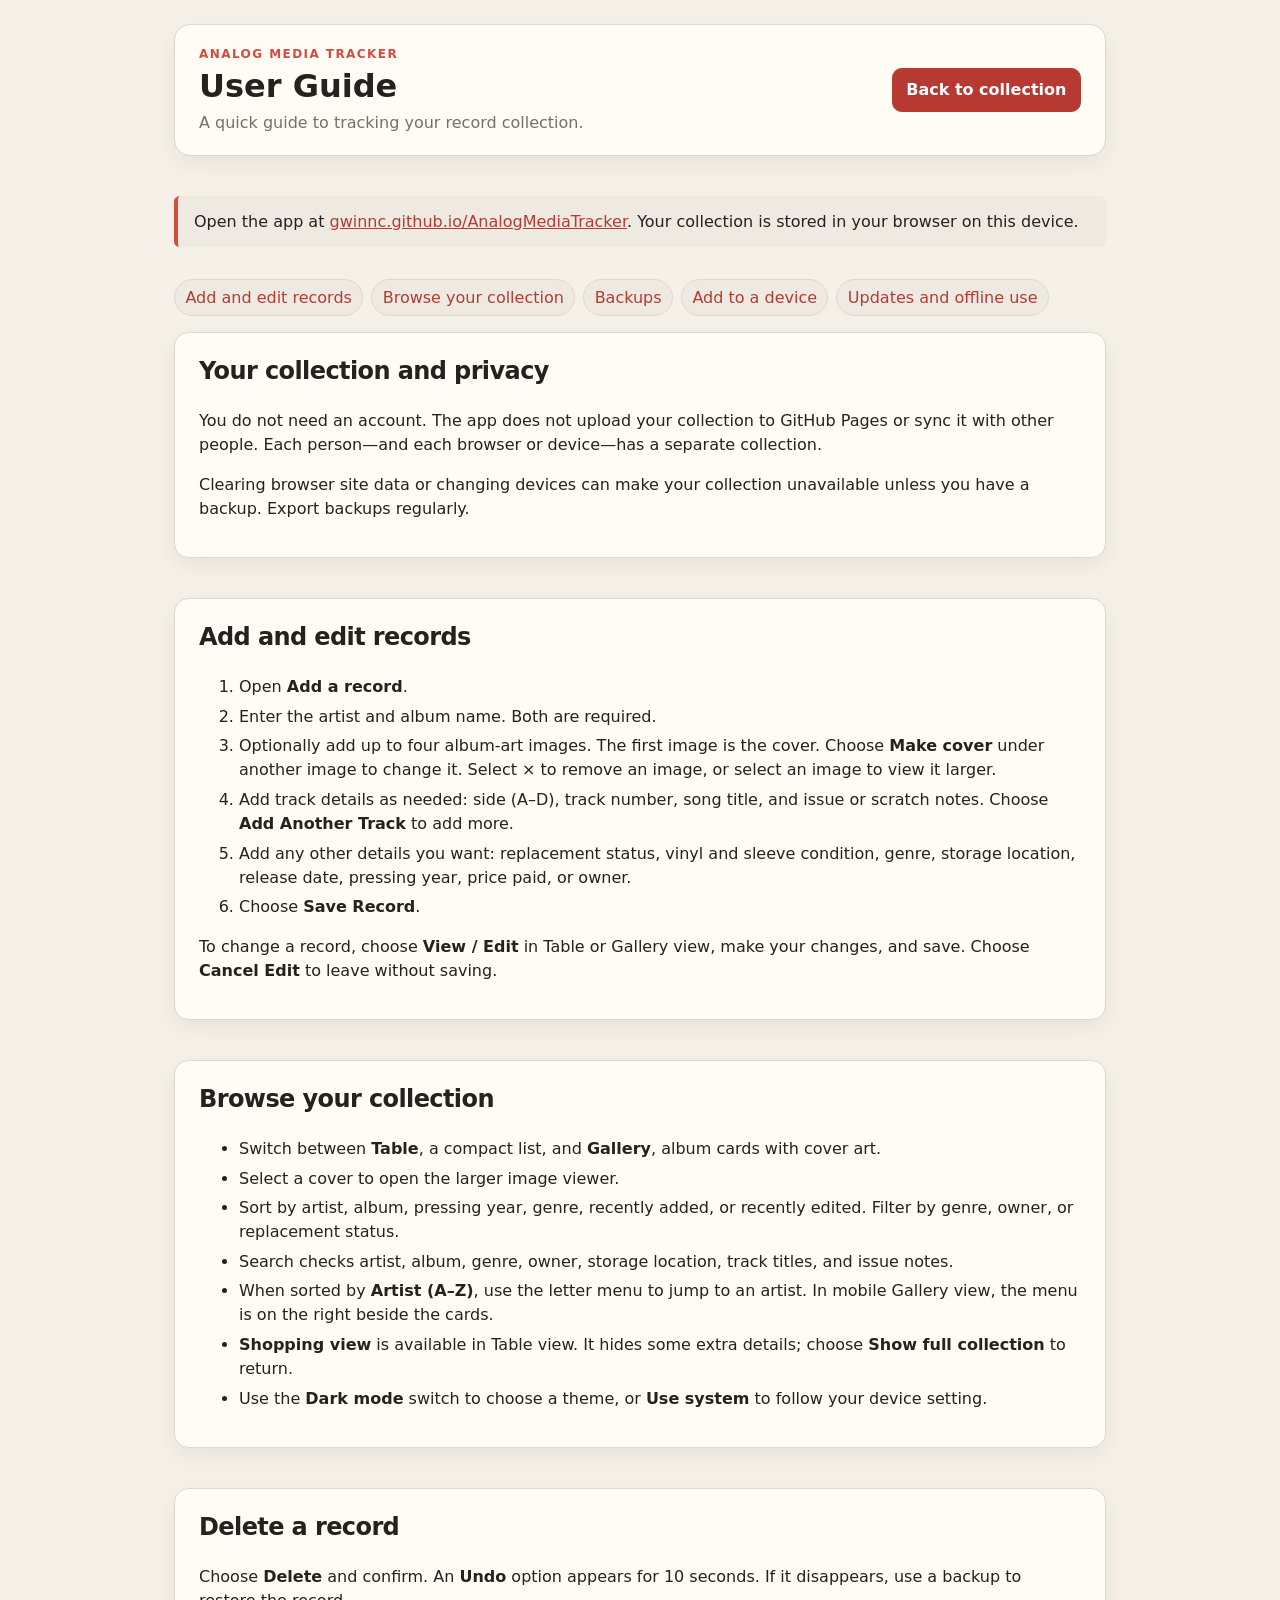
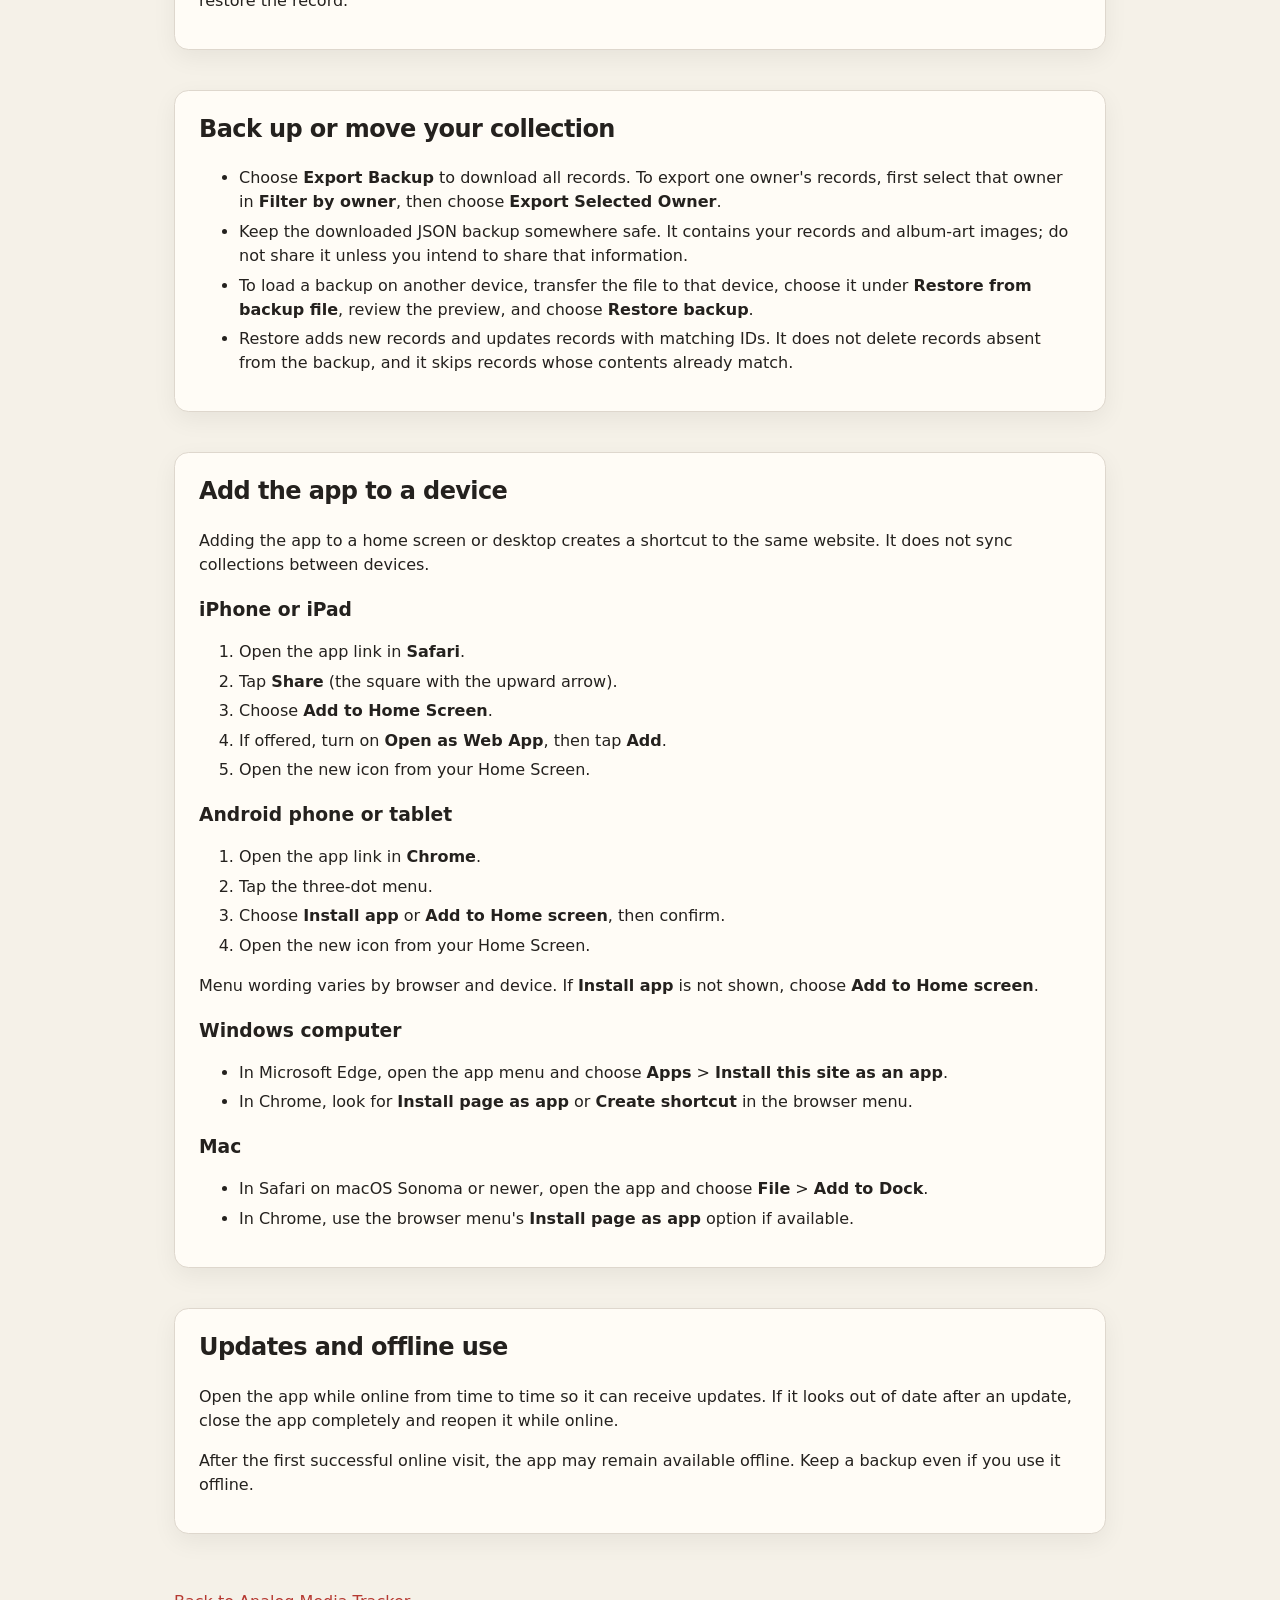
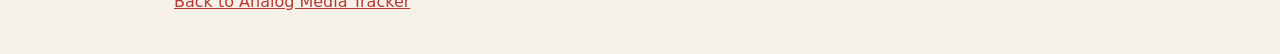
==== user-guide.html @ e335c901 "User Guide Links" ====
<!DOCTYPE html>
<html lang="en">
<head>
  <meta charset="UTF-8">
  <meta name="viewport" content="width=device-width, initial-scale=1.0">
  <meta name="theme-color" content="#222222">
  <title>User Guide | Analog Media Tracker</title>
  <link rel="stylesheet" href="./styles.css">
  <link rel="icon" type="image/svg+xml" href="./icons/record-icon.svg">
  <script>
    try {
      const savedTheme = localStorage.getItem("analog-media-tracker-theme");
      const useDarkTheme =
        savedTheme === "dark" ||
        (savedTheme !== "light" &&
          window.matchMedia("(prefers-color-scheme: dark)").matches);
      document.documentElement.dataset.theme = useDarkTheme ? "dark" : "light";
    } catch (error) {
      console.error("Could not read the saved theme preference:", error);
    }
  </script>
</head>
<body class="user-guide-page">
  <header class="app-header user-guide-header">
    <div class="app-heading">
      <p class="app-eyebrow">ANALOG MEDIA TRACKER</p>
      <h1>User Guide</h1>
      <p class="app-subtitle">A quick guide to tracking your record collection.</p>
    </div>
    <a class="guide-back-link" href="./">Back to collection</a>
  </header>

  <main class="user-guide-content">
    <p class="user-guide-callout">
      Open the app at
      <a href="https://gwinnc.github.io/AnalogMediaTracker/">gwinnc.github.io/AnalogMediaTracker</a>.
      Your collection is stored in your browser on this device.
    </p>

    <nav class="user-guide-toc" aria-label="Guide contents">
      <a href="#add-record">Add and edit records</a>
      <a href="#browse">Browse your collection</a>
      <a href="#backups">Backups</a>
      <a href="#install">Add to a device</a>
      <a href="#updates">Updates and offline use</a>
    </nav>

    <section class="user-guide-section" id="privacy">
      <h2>Your collection and privacy</h2>
      <p>
        You do not need an account. The app does not upload your collection to
        GitHub Pages or sync it with other people. Each person—and each browser
        or device—has a separate collection.
      </p>
      <p>
        Clearing browser site data or changing devices can make your collection
        unavailable unless you have a backup. Export backups regularly.
      </p>
    </section>

    <section class="user-guide-section" id="add-record">
      <h2>Add and edit records</h2>
      <ol>
        <li>Open <strong>Add a record</strong>.</li>
        <li>Enter the artist and album name. Both are required.</li>
        <li>
          Optionally add up to four album-art images. The first image is the
          cover. Choose <strong>Make cover</strong> under another image to
          change it. Select × to remove an image, or select an image to view it
          larger.
        </li>
        <li>
          Add track details as needed: side (A–D), track number, song title, and
          issue or scratch notes. Choose <strong>Add Another Track</strong> to
          add more.
        </li>
        <li>
          Add any other details you want: replacement status, vinyl and sleeve
          condition, genre, storage location, release date, pressing year, price
          paid, or owner.
        </li>
        <li>Choose <strong>Save Record</strong>.</li>
      </ol>
      <p>
        To change a record, choose <strong>View / Edit</strong> in Table or
        Gallery view, make your changes, and save. Choose
        <strong>Cancel Edit</strong> to leave without saving.
      </p>
    </section>

    <section class="user-guide-section" id="browse">
      <h2>Browse your collection</h2>
      <ul>
        <li>
          Switch between <strong>Table</strong>, a compact list, and
          <strong>Gallery</strong>, album cards with cover art.
        </li>
        <li>Select a cover to open the larger image viewer.</li>
        <li>
          Sort by artist, album, pressing year, genre, recently added, or
          recently edited. Filter by genre, owner, or replacement status.
        </li>
        <li>
          Search checks artist, album, genre, owner, storage location, track
          titles, and issue notes.
        </li>
        <li>
          When sorted by <strong>Artist (A–Z)</strong>, use the letter menu to
          jump to an artist. In mobile Gallery view, the menu is on the right
          beside the cards.
        </li>
        <li>
          <strong>Shopping view</strong> is available in Table view. It hides
          some extra details; choose <strong>Show full collection</strong> to
          return.
        </li>
        <li>
          Use the <strong>Dark mode</strong> switch to choose a theme, or
          <strong>Use system</strong> to follow your device setting.
        </li>
      </ul>
    </section>

    <section class="user-guide-section" id="delete-records">
      <h2>Delete a record</h2>
      <p>
        Choose <strong>Delete</strong> and confirm. An <strong>Undo</strong>
        option appears for 10 seconds. If it disappears, use a backup to restore
        the record.
      </p>
    </section>

    <section class="user-guide-section" id="backups">
      <h2>Back up or move your collection</h2>
      <ul>
        <li>
          Choose <strong>Export Backup</strong> to download all records. To
          export one owner's records, first select that owner in
          <strong>Filter by owner</strong>, then choose
          <strong>Export Selected Owner</strong>.
        </li>
        <li>
          Keep the downloaded JSON backup somewhere safe. It contains your
          records and album-art images; do not share it unless you intend to
          share that information.
        </li>
        <li>
          To load a backup on another device, transfer the file to that device,
          choose it under <strong>Restore from backup file</strong>, review the
          preview, and choose <strong>Restore backup</strong>.
        </li>
        <li>
          Restore adds new records and updates records with matching IDs. It
          does not delete records absent from the backup, and it skips records
          whose contents already match.
        </li>
      </ul>
    </section>

    <section class="user-guide-section" id="install">
      <h2>Add the app to a device</h2>
      <p>
        Adding the app to a home screen or desktop creates a shortcut to the
        same website. It does not sync collections between devices.
      </p>

      <h3>iPhone or iPad</h3>
      <ol>
        <li>Open the app link in <strong>Safari</strong>.</li>
        <li>Tap <strong>Share</strong> (the square with the upward arrow).</li>
        <li>Choose <strong>Add to Home Screen</strong>.</li>
        <li>
          If offered, turn on <strong>Open as Web App</strong>, then tap
          <strong>Add</strong>.
        </li>
        <li>Open the new icon from your Home Screen.</li>
      </ol>

      <h3>Android phone or tablet</h3>
      <ol>
        <li>Open the app link in <strong>Chrome</strong>.</li>
        <li>Tap the three-dot menu.</li>
        <li>
          Choose <strong>Install app</strong> or
          <strong>Add to Home screen</strong>, then confirm.
        </li>
        <li>Open the new icon from your Home Screen.</li>
      </ol>
      <p>
        Menu wording varies by browser and device. If
        <strong>Install app</strong> is not shown, choose
        <strong>Add to Home screen</strong>.
      </p>

      <h3>Windows computer</h3>
      <ul>
        <li>
          In Microsoft Edge, open the app menu and choose
          <strong>Apps</strong> &gt;
          <strong>Install this site as an app</strong>.
        </li>
        <li>
          In Chrome, look for <strong>Install page as app</strong> or
          <strong>Create shortcut</strong> in the browser menu.
        </li>
      </ul>

      <h3>Mac</h3>
      <ul>
        <li>
          In Safari on macOS Sonoma or newer, open the app and choose
          <strong>File</strong> &gt; <strong>Add to Dock</strong>.
        </li>
        <li>
          In Chrome, use the browser menu's
          <strong>Install page as app</strong> option if available.
        </li>
      </ul>
    </section>

    <section class="user-guide-section" id="updates">
      <h2>Updates and offline use</h2>
      <p>
        Open the app while online from time to time so it can receive updates.
        If it looks out of date after an update, close the app completely and
        reopen it while online.
      </p>
      <p>
        After the first successful online visit, the app may remain available
        offline. Keep a backup even if you use it offline.
      </p>
    </section>

    <p><a href="./">Back to Analog Media Tracker</a></p>
  </main>
</body>
</html>
---- styles.css ----
* {
  box-sizing: border-box;
}

:root {
  color-scheme: light;
  --page: #f5f1e8;
  --surface: #fffcf6;
  --surface-muted: #efeae1;
  --text: #24211e;
  --text-muted: #766f67;
  --border: #ded7cd;
  --border-strong: #cfc6ba;
  --accent: #d34d3f;
  --accent-hover: #b63a32;
  --accent-soft: #fbecea;
  --button-accent: #b63a32;
  --button-hover: #9e3029;
  --focus: #d34d3f;
  --button-text: #ffffff;
  --row-alt: #f8f4ec;
  --shadow: 0 8px 24px rgb(0 0 0 / 6%);
}

:root[data-theme="dark"] {
  color-scheme: dark;
  --page: #151311;
  --surface: #211e1b;
  --surface-muted: #2c2824;
  --text: #f3ede5;
  --text-muted: #b2a69c;
  --border: #403a34;
  --border-strong: #554d45;
  --accent: #d34d3f;
  --accent-hover: #e16d60;
  --accent-soft: #3b2521;
  --button-accent: #b63a32;
  --button-hover: #9e3029;
  --focus: #e16d60;
  --button-text: #ffffff;
  --row-alt: #27231f;
  --shadow: 0 8px 24px rgb(0 0 0 / 32%);
}

body {
  margin: 0 auto;
  padding: 1.5rem;
  max-width: 1240px;
  color: var(--text);
  background: var(--page);
  font-family: system-ui, -apple-system, BlinkMacSystemFont, "Segoe UI",
    sans-serif;
  line-height: 1.5;
  transition: color 180ms ease, background-color 180ms ease;
}

.app-header {
  display: flex;
  align-items: center;
  justify-content: space-between;
  gap: 1.5rem;
  margin-bottom: 1.5rem;
  padding: 1.25rem 1.5rem;
  background: var(--surface);
  border: 1px solid var(--border);
  border-radius: 1rem;
  box-shadow: var(--shadow);
}

.app-eyebrow {
  margin: 0 0 0.25rem;
  color: var(--accent);
  font-size: 0.75rem;
  font-weight: 750;
  letter-spacing: 0.12em;
}

.app-heading h1 {
  margin: 0;
  font-size: clamp(1.45rem, 3vw, 2rem);
  line-height: 1.2;
}

.app-subtitle {
  margin: 0.35rem 0 0;
  color: var(--text-muted);
}

.theme-settings {
  display: grid;
  justify-items: end;
  gap: 0.35rem;
}

.theme-toggle {
  position: relative;
  display: inline-flex;
  align-items: center;
  gap: 0.75rem;
  font-weight: 650;
  cursor: pointer;
}

.theme-toggle input {
  position: absolute;
  width: 1px;
  height: 1px;
  min-height: 0;
  margin: 0;
  padding: 0;
  border: 0;
  opacity: 0;
  pointer-events: none;
}

.theme-switch-track {
  display: inline-flex;
  align-items: center;
  width: 2.8rem;
  height: 1.6rem;
  padding: 0.2rem;
  background: var(--border-strong);
  border-radius: 999px;
  transition: background-color 160ms ease;
}

.theme-switch-thumb {
  width: 1.2rem;
  height: 1.2rem;
  background: #fff;
  border-radius: 50%;
  box-shadow: 0 1px 3px rgb(0 0 0 / 25%);
  transition: transform 160ms ease;
}

.theme-toggle input:checked + .theme-switch-track {
  background: var(--accent);
}

.theme-toggle input:checked + .theme-switch-track .theme-switch-thumb {
  transform: translateX(1.2rem);
}

.theme-toggle input:focus-visible + .theme-switch-track {
  outline: 3px solid var(--focus);
  outline-offset: 3px;
}

.theme-system-setting {
  display: flex;
  align-items: center;
  gap: 0.5rem;
  color: var(--text-muted);
  font-size: 0.8rem;
}

@media (prefers-color-scheme: dark) {
  :root:not([data-theme]) {
    color-scheme: dark;
    --page: #151311;
    --surface: #211e1b;
    --surface-muted: #2c2824;
    --text: #f3ede5;
    --text-muted: #b2a69c;
    --border: #403a34;
    --border-strong: #554d45;
    --accent: #d34d3f;
    --accent-hover: #e16d60;
    --accent-soft: #3b2521;
    --button-accent: #b63a32;
    --button-hover: #9e3029;
    --focus: #e16d60;
    --button-text: #ffffff;
    --row-alt: #27231f;
    --shadow: 0 8px 24px rgb(0 0 0 / 32%);
  }
}

#theme-system-button {
  min-height: 2rem;
  padding: 0.25rem 0.55rem;
  color: var(--accent);
  background: transparent;
  border-color: transparent;
  font-size: 0.8rem;
}

#theme-system-button:hover:not(:disabled) {
  color: var(--accent-hover);
  background: var(--accent-soft);
}

#theme-system-button:disabled {
  opacity: 0.8;
  cursor: default;
}

section {
  margin: 0 0 1.5rem;
  padding: clamp(1rem, 2.5vw, 1.5rem);
  background: var(--surface);
  border: 1px solid var(--border);
  border-radius: 1rem;
  box-shadow: var(--shadow);
}

h2 {
  margin-top: 0;
  letter-spacing: -0.025em;
}

details > summary {
  width: fit-content;
  margin: 0.75rem 0;
  padding: 0.7rem 1rem;
  background: var(--surface);
  border: 1px solid var(--border-strong);
  border-radius: 0.65rem;
  font-weight: 600;
  cursor: pointer;
}

details > summary:hover {
  background: var(--surface-muted);
}

details[open] > summary {
  margin-bottom: 0.75rem;
}

form {
  display: grid;
  gap: 0.6rem;
  max-width: 650px;
}

input,
select,
button {
  min-height: 2.75rem;
  font: inherit;
}

input,
select {
  width: 100%;
  padding: 0.5rem 0.65rem;
  color: var(--text);
  background: var(--surface);
  border: 1px solid var(--border-strong);
  border-radius: 0.6rem;
}

button {
  width: fit-content;
  padding: 0.5rem 0.85rem;
  color: var(--button-text);
  background: var(--button-accent);
  border: 1px solid var(--button-accent);
  border-radius: 0.6rem;
  font-weight: 600;
  cursor: pointer;
  transition: background-color 150ms ease, border-color 150ms ease,
    transform 150ms ease;
}

button:hover {
  background: var(--button-hover);
  border-color: var(--button-hover);
}

button:active:not(:disabled) {
  transform: translateY(1px);
}

button:disabled {
  opacity: 0.62;
  cursor: not-allowed;
}

button:focus-visible,
input:focus-visible,
select:focus-visible,
a:focus-visible {
  outline: 3px solid var(--focus);
  outline-offset: 2px;
}

.collection-actions .user-guide-link,
.guide-back-link {
  display: inline-flex;
  align-items: center;
  justify-content: center;
  min-height: 2.75rem;
  padding: 0.5rem 0.85rem;
  color: var(--button-text);
  background: var(--button-accent);
  border: 1px solid var(--button-accent);
  border-radius: 0.6rem;
  font-weight: 600;
  text-decoration: none;
  transition: background-color 150ms ease, border-color 150ms ease;
}

.collection-actions .user-guide-link:hover,
.guide-back-link:hover {
  color: var(--button-text);
  background: var(--button-hover);
  border-color: var(--button-hover);
}

.user-guide-page {
  max-width: 980px;
}

.user-guide-content {
  display: grid;
  gap: 1rem;
}

.user-guide-toc {
  display: flex;
  flex-wrap: wrap;
  gap: 0.5rem;
}

.user-guide-toc a {
  padding: 0.35rem 0.65rem;
  color: var(--text);
  background: var(--surface-muted);
  border: 1px solid var(--border);
  border-radius: 999px;
  text-decoration: none;
}

.user-guide-content a:not(.guide-back-link) {
  color: var(--accent-hover);
}

.user-guide-section {
  padding: 1.25rem 1.5rem;
  background: var(--surface);
  border: 1px solid var(--border);
  border-radius: 0.9rem;
  box-shadow: var(--shadow);
}

.user-guide-section h2 {
  margin-top: 0;
}

.user-guide-section h3 {
  margin-bottom: 0.35rem;
}

.user-guide-section li + li {
  margin-top: 0.35rem;
}

.user-guide-callout {
  padding: 0.85rem 1rem;
  background: var(--surface-muted);
  border-left: 4px solid var(--accent);
  border-radius: 0.35rem;
}

a:focus-visible {
  border-radius: 0.35rem;
}

@media (max-width: 600px) {
  .user-guide-header {
    align-items: flex-start;
    flex-direction: column;
  }

  .user-guide-section {
    padding: 1rem;
  }
}

.track-row {
  display: grid;
  grid-template-columns: repeat(2, minmax(0, 1fr));
  gap: 0.75rem;
  margin: 1rem 0;
  padding: 1rem;
  border: 1px solid var(--border);
  border-radius: 0.75rem;
}

.track-row legend {
  padding: 0 0.35rem;
}

.track-row label {
  display: grid;
  gap: 0.25rem;
}

.track-row button {
  grid-column: 1 / -1;
}

#collection-summary {
  margin: 0 0 0.35rem;
  font-size: 1.05rem;
  font-weight: 650;
}

#collection-stats {
  margin: 0;
  color: var(--text-muted);
  font-size: 0.9rem;
}

.collection-controls {
  display: grid;
  grid-template-columns: repeat(auto-fit, minmax(min(100%, 14rem), 1fr));
  align-items: end;
  gap: 1rem;
  margin: 1.25rem 0 1.5rem;
}

.collection-actions {
  display: flex;
  grid-column: 1 / -1;
  flex-wrap: wrap;
  gap: 0.65rem;
}

.collection-view-toggle {
  display: inline-flex;
  grid-column: 1 / -1;
  gap: 0.25rem;
  width: fit-content;
  padding: 0.25rem;
  background: var(--surface-muted);
  border: 1px solid var(--border);
  border-radius: 0.8rem;
}

.collection-view-toggle button {
  min-width: 5.5rem;
  min-height: 2.4rem;
  padding: 0.4rem 0.8rem;
}

.collection-view-toggle button:not([aria-pressed="true"]) {
  color: var(--text);
  background: transparent;
  border-color: transparent;
}

.collection-view-toggle button:not([aria-pressed="true"]):hover {
  background: var(--surface);
  border-color: var(--border);
}

.collection-view-toggle button[aria-pressed="true"]:hover {
  background: var(--button-hover);
  border-color: var(--button-hover);
}

.filter-field {
  display: grid;
  min-width: 0;
  gap: 0.35rem;
}

.filter-field label {
  color: var(--text-muted);
  font-size: 0.88rem;
  font-weight: 600;
}

.collection-controls input,
.collection-controls select {
  margin: 0;
}

.collection-controls #shopping-view-toggle {
  width: 100%;
  margin: 0;
}

.collection-gallery {
  display: grid;
  grid-template-columns: repeat(auto-fill, minmax(min(100%, 14rem), 1fr));
  align-items: stretch;
  gap: 1rem;
}

.collection-gallery[hidden],
#collection-table-view[hidden] {
  display: none;
}

.collection-gallery-empty {
  grid-column: 1 / -1;
  margin: 0;
  padding: 1.5rem;
  color: var(--text-muted);
  background: var(--surface-muted);
  border: 1px dashed var(--border-strong);
  border-radius: 0.8rem;
  text-align: center;
}

.album-gallery-card {
  display: flex;
  min-width: 0;
  flex-direction: column;
  overflow: hidden;
  background: var(--surface);
  border: 1px solid var(--border);
  border-radius: 0.9rem;
  box-shadow: 0 4px 14px rgb(0 0 0 / 8%);
}

.album-gallery-cover-button {
  display: block;
  width: 100%;
  min-height: 0;
  padding: 0;
  overflow: hidden;
  background: var(--surface-muted);
  border: 0;
  border-radius: 0;
}

.album-gallery-cover-button:hover {
  background: var(--surface-muted);
}

.album-gallery-cover-button img {
  display: block;
  width: 100%;
  aspect-ratio: 1;
  object-fit: cover;
}

.album-gallery-cover-placeholder {
  display: grid;
  aspect-ratio: 1;
  place-items: center;
  padding: 1rem;
  color: var(--text-muted);
  background: var(--surface-muted);
  font-weight: 600;
}

.album-gallery-content {
  display: flex;
  flex: 1;
  flex-direction: column;
  padding: 1rem;
}

.album-gallery-content h3 {
  margin: 0;
  font-size: 1.05rem;
  line-height: 1.35;
  overflow-wrap: anywhere;
}

.album-gallery-artist {
  margin: 0.25rem 0 0.75rem;
  color: var(--text-muted);
}

.album-gallery-badge {
  align-self: flex-start;
  margin-bottom: 0.75rem;
  padding: 0.2rem 0.55rem;
  color: var(--accent-hover);
  background: var(--accent-soft);
  border-radius: 999px;
  font-size: 0.78rem;
  font-weight: 650;
}

.album-gallery-metadata {
  display: grid;
  grid-template-columns: auto minmax(0, 1fr);
  gap: 0.35rem 0.75rem;
  margin: 0.25rem 0 0.75rem;
  font-size: 0.86rem;
}

.album-gallery-metadata dt {
  color: var(--text-muted);
}

.album-gallery-metadata dd {
  min-width: 0;
  margin: 0;
  text-align: right;
  overflow-wrap: anywhere;
}

.album-gallery-actions {
  display: flex;
  gap: 0.5rem;
  margin-top: auto;
  padding-top: 0.75rem;
}

.album-gallery-actions button {
  min-height: 2.35rem;
  padding: 0.4rem 0.65rem;
  font-size: 0.88rem;
}

.album-gallery-actions .album-gallery-edit {
  flex: 1;
  color: var(--text);
  background: var(--surface-muted);
  border-color: var(--border);
}

.album-gallery-actions .album-gallery-edit:hover {
  background: var(--border);
}

.album-art-viewer {
  width: 90vw;
  max-width: 64rem;
  max-height: 90vh;
  padding: 1rem;
  color: var(--text);
  background: var(--surface);
  border: 1px solid var(--border);
  border-radius: 0.9rem;
}

.album-art-viewer::backdrop {
  background: rgb(0 0 0 / 58%);
}

.album-art-viewer-controls {
  display: flex;
  align-items: center;
  flex-wrap: wrap;
  gap: 0.5rem;
}

.album-art-viewer-image {
  display: block;
  width: 100%;
  max-width: 85vw;
  max-height: 80vh;
  margin-top: 0.75rem;
  object-fit: contain;
}

@media (max-width: 600px) {
  .album-art-viewer[open] {
    position: fixed;
    inset: 0;
    display: flex;
    width: 100vw;
    max-width: none;
    height: 100vh;
    height: 100dvh;
    max-height: none;
    flex-direction: column;
    margin: 0;
    padding:
      max(1rem, env(safe-area-inset-top))
      1rem
      max(1rem, env(safe-area-inset-bottom));
    overflow: auto;
    overscroll-behavior: contain;
    border-radius: 0;
  }

  .album-art-viewer-controls {
    flex: 0 0 auto;
    justify-content: space-between;
    gap: 0.35rem;
  }

  .album-art-viewer-controls button {
    min-height: 2.4rem;
    padding: 0.35rem 0.5rem;
    font-size: 0.88rem;
  }

  .album-art-viewer-image {
    flex: 1;
    min-height: 0;
    max-width: 100%;
    max-height: calc(100vh - 7rem);
    max-height: calc(100dvh - 7rem);
    margin: 0.75rem auto 0;
  }
}

#restore-backup-file {
  display: block;
  max-width: 100%;
}

.table-wrapper {
  max-width: 100%;
  display: grid;
  grid-template-columns: minmax(0, 1fr) auto;
  align-items: start;
}

.collection-view-content {
  display: grid;
  grid-template-columns: minmax(0, 1fr) auto;
  align-items: start;
  max-width: 100%;
}

.collection-view-content > #collection-table-view,
.collection-view-content > .collection-gallery {
  grid-column: 1;
  grid-row: 1;
}

.collection-view-content > #artist-letter-nav {
  grid-column: 2;
  grid-row: 1;
}


table {
  width: 100%;
  border-collapse: collapse;
}

th,
td {
  padding: 0.75rem;
  border-bottom: 1px solid var(--border);
  text-align: left;
  white-space: nowrap;
}

th {
  background: var(--surface-muted);
}

tbody tr:last-child td {
  border-bottom: 0;
}

@media (min-width: 601px) {
    .table-wrapper {
    grid-template-columns: minmax(0, 1fr) auto;
    border: 0;
  }

  .table-scroll {
    min-width: 0;
    max-width: 100%;
    max-height: 70vh;
    overflow: auto;
    border: 1px solid var(--border);
    border-radius: 0.75rem;
  }


    .collection-view-content > #artist-letter-nav:not([hidden]) {
    display: flex;
    flex-direction: column;
    align-self: start;
    justify-self: end;
    position: sticky;
    top: 0.5rem;
    z-index: 3;
    gap: 0.25rem;
    max-height: calc(100vh - 1rem);
    overflow-y: auto;
    margin: 0.5rem;
    padding: 0.35rem;
    background: var(--surface);
    border: 1px solid var(--border);
    border-radius: 0.75rem;
  }

  #artist-letter-nav button {
    flex: 0 0 auto;
    min-width: 2.5rem;
    min-height: 2.5rem;
  }

  .table-wrapper table {
    width: max-content;
    min-width: 100%;
    border-collapse: separate;
    border-spacing: 0;
  }
    .table-wrapper .album-cell-content {
    display: flex;
    align-items: center;
    gap: 0.6rem;
  }

  .table-wrapper .album-cell-content img {
    flex: 0 0 3.5rem;
    width: 3.5rem;
    height: 3.5rem;
    border: 1px solid var(--border);
    border-radius: 0.4rem;
    object-fit: cover;
  }


  .table-wrapper tbody tr:nth-child(even) td {
  background: var(--row-alt);
  }

  .table-wrapper tbody tr:nth-child(even) td:first-child,
  .table-wrapper tbody tr:nth-child(even) td:nth-child(2),
  .table-wrapper tbody tr:nth-child(even) td:last-child {
    background: var(--row-alt);
  }

  .table-wrapper thead th {
    position: sticky;
    top: 0;
    z-index: 2;
    background: var(--surface-muted);
  }

  .table-wrapper th:first-child,
  .table-wrapper td:first-child {
    position: sticky;
    left: 0;
    min-width: 10rem;
    background: var(--surface);
    z-index: 1;
  }

  .table-wrapper th:nth-child(2),
  .table-wrapper td:nth-child(2) {
    position: sticky;
    left: 10rem;
    min-width: 12rem;
    background: var(--surface);
    z-index: 1;
  }

  .table-wrapper th:first-child,
  .table-wrapper th:nth-child(2),
  .table-wrapper th:last-child {
    background: var(--surface-muted);
    z-index: 2;
  }

  .table-wrapper th:last-child,
  .table-wrapper td:last-child {
    position: sticky;
    right: 0;
    min-width: 9rem;
    background: var(--surface);
    z-index: 1;
    box-shadow: -3px 0 5px rgb(0 0 0 / 12%);
  }

  .table-wrapper th:last-child {
    background: var(--surface-muted);
  }
      .table-wrapper tbody td:last-child button {
    display: block;
    width: 100%;
    margin: 0 0 0.35rem;
    padding: 0.35rem 0.5rem;
    font-size: 0.85rem;
  }

  .table-wrapper tbody td:last-child button:last-child {
    margin-bottom: 0;
  }


}


@media (max-width: 600px) {
  body {
    padding: 0.85rem;
  }

  .app-header {
    align-items: flex-start;
    flex-direction: column;
    gap: 1rem;
    padding: 1rem;
  }

  .theme-settings {
    justify-items: start;
    width: 100%;
  }

  .theme-system-setting {
    flex-wrap: wrap;
  }

  section {
    padding: 1rem;
  }

  .track-row {
    grid-template-columns: 1fr;
    padding: 0.75rem;
  }

  .track-row button {
    grid-column: auto;
  }

  form > button {
    width: 100%;
  }

  th,
  td {
    padding: 0.6rem;
  }
    .table-wrapper {
    overflow-x: visible;
    border: 0;
  }

  table,
  tbody {
    display: block;
    width: 100%;
  }

  thead {
    display: none;
  }

  tbody tr {
    display: block;
    margin-bottom: 1rem;
    padding: 0.5rem 0.75rem;
    background: var(--surface);
    border: 1px solid var(--border);
    border-radius: 0.75rem;
  }

    .table-wrapper tbody tr {
    position: relative;
  }

  .table-wrapper tbody td:nth-child(1),
  .table-wrapper tbody td:nth-child(2) {
    padding-right: 4.5rem;
  }

  .table-wrapper .album-cell-content > button {
    position: absolute;
    top: 0.75rem;
    right: 2.75rem;
    z-index: 1;
    display: block;
    width: 3.5rem;
    height: 3.5rem;
    min-height: 0;
  }

  .table-wrapper .album-cell-content img {
    position: static;
    border: 1px solid var(--border);
    border-radius: 0.4rem;
  }


  tbody td {
    display: grid;
    grid-template-columns: 7rem minmax(0, 1fr);
    gap: 0.5rem;
    padding: 0.55rem 0;
    border-bottom: 1px solid var(--border);
    white-space: normal;
    overflow-wrap: anywhere;
  }
    tbody td:nth-child(4) {
    grid-template-columns: minmax(0, 1fr);
  }


  tbody td::before {
    font-weight: 600;
    color: var(--text-muted);
  }

    tbody td:nth-child(1)::before {
    content: "Artist";
  }

  tbody td:nth-child(2)::before {
    content: "Album";
  }

  tbody td:nth-child(3)::before {
    content: "Needs replacement";
  }

  tbody td:nth-child(4)::before {
    content: "Known Issues";
  }

  tbody td:nth-child(5)::before {
    content: "Vinyl condition";
  }

  tbody td:nth-child(6)::before {
    content: "Sleeve condition";
  }

  tbody td:nth-child(7)::before {
    content: "Genre";
  }

  tbody td:nth-child(8)::before {
    content: "Storage location";
  }

  tbody td:nth-child(9)::before {
    content: "Release date";
  }

  tbody td:nth-child(10)::before {
    content: "Pressing year";
  }

  tbody td:nth-child(11)::before {
    content: "Price paid";
  }

  tbody td:nth-child(12)::before {
    content: "Owner";
  }
    tbody td:nth-child(13)::before {
    content: "Last edited";
  }


  tbody td:nth-child(14)::before {
    content: "Actions";
  }

  .table-wrapper.shopping-view tbody td:nth-child(7),
  .table-wrapper.shopping-view tbody td:nth-child(8),
  .table-wrapper.shopping-view tbody td:nth-child(9),
  .table-wrapper.shopping-view tbody td:nth-child(10),
  .table-wrapper.shopping-view tbody td:nth-child(11),
  .table-wrapper.shopping-view tbody td:nth-child(12) {
    display: none;
  }
      .table-wrapper {
    display: grid;
    grid-template-columns: minmax(0, 1fr);
    border: 0;
  }

  .collection-view-content {
    grid-template-columns: minmax(0, 1fr);
  }

  .collection-view-content > #collection-table-view,
  .collection-view-content > .collection-gallery,
  .collection-view-content > #artist-letter-nav {
    grid-area: 1 / 1;
  }

  .table-wrapper > .table-scroll {
    grid-area: 1 / 1;
  }

  .table-scroll {
    min-width: 0;
    max-width: 100%;
    overflow: visible;
  }


  .collection-view-content > #artist-letter-nav:not([hidden]) {
    display: flex;
    flex-direction: column;
    align-self: start;
    justify-self: end;
    position: sticky;
    top: 0.5rem;
    z-index: 3;
    gap: 0.25rem;
    max-height: calc(100vh - 1rem);
    overflow-y: auto;
    margin: 0.5rem -0.9rem 0.5rem 0.5rem;
    padding: 0.35rem;
    background: var(--surface);
    border: 1px solid var(--border);
    border-radius: 0.75rem;
  }

  .collection-view-content.gallery-mode {
    grid-template-columns: minmax(0, 1fr) auto;
  }

  .collection-view-content.gallery-mode > #artist-letter-nav:not([hidden]) {
    grid-column: 2;
    grid-row: 1;
    margin: 0.5rem 0;
  }

  .collection-view-content.gallery-mode > #collection-gallery {
    grid-column: 1;
    grid-row: 1;
  }

  #artist-letter-nav button {
    flex: 0 0 auto;
    min-width: 2.5rem;
    min-height: 2.5rem;
  }



  tbody tr {
    scroll-margin-top: 4.5rem;
  }


  tbody td:last-child {
    display: flex;
    flex-wrap: wrap;
    gap: 0.5rem;
    border-bottom: 0;
  }

  tbody td:last-child::before {
    flex-basis: 100%;
  }

}
.needs-replacement-control {
  display: flex;
  align-items: center;
  gap: 0.6rem;
  width: fit-content;
  cursor: pointer;
}

.needs-replacement-control input[type="checkbox"] {
  width: 1.15rem;
  min-height: 1.15rem;
  height: 1.15rem;
  margin: 0;
  padding: 0;
  accent-color: var(--accent);
  cursor: pointer;
}
input[type="file"]::file-selector-button {
  min-height: 2.5rem;
  margin-right: 0.75rem;
  padding: 0.4rem 0.75rem;
  color: var(--button-text);
  background: var(--button-accent);
  border: 1px solid var(--button-accent);
  border-radius: 0.6rem;
  font: inherit;
  cursor: pointer;
}

input[type="file"]::file-selector-button:hover {
  background: var(--button-hover);
}


#back-to-top-button {
  position: fixed;
  right: 1rem;
  bottom: calc(1rem + env(safe-area-inset-bottom));
  z-index: 10;
  box-shadow: 0 4px 14px rgb(0 0 0 / 24%);
}

.app-dialog {
  width: min(34rem, calc(100vw - 2rem));
  max-width: none;
  padding: 0;
  color: var(--text);
  background: var(--surface);
  border: 1px solid var(--border);
  border-radius: 1rem;
  box-shadow: var(--shadow);
}

.app-dialog::backdrop {
  background: rgb(0 0 0 / 58%);
  backdrop-filter: blur(2px);
}

.restore-preview-content {
  padding: 1.5rem;
}

.restore-preview-content h2 {
  margin-bottom: 0.5rem;
}

#restore-preview-file,
.dialog-note {
  color: var(--text-muted);
}

.restore-preview-list {
  display: grid;
  gap: 0.5rem;
  margin: 1rem 0;
  padding-left: 1.25rem;
}

.dialog-actions {
  display: flex;
  justify-content: flex-end;
  flex-wrap: wrap;
  max-width: none;
  margin-top: 1.25rem;
  gap: 0.65rem;
}

.dialog-actions button:first-child {
  color: var(--text);
  background: var(--surface-muted);
  border-color: var(--border-strong);
}

.dialog-actions button:first-child:hover {
  background: var(--surface-muted);
  border-color: var(--text-muted);
}

.undo-delete-notice {
  position: fixed;
  right: 1rem;
  bottom: calc(4.5rem + env(safe-area-inset-bottom));
  left: 1rem;
  z-index: 20;
  display: flex;
  align-items: center;
  justify-content: space-between;
  width: min(34rem, calc(100vw - 2rem));
  margin: 0 auto;
  padding: 0.65rem 0.75rem 0.65rem 1rem;
  color: var(--text);
  background: var(--surface-muted);
  border: 1px solid var(--border);
  border-radius: 0.8rem;
  box-shadow: var(--shadow);
  gap: 1rem;
}

.undo-delete-notice[hidden] {
  display: none;
}

.undo-delete-notice button {
  flex: 0 0 auto;
  min-height: 2.25rem;
  padding: 0.35rem 0.75rem;
}

@media (prefers-reduced-motion: reduce) {
  html {
    scroll-behavior: auto;
  }
}
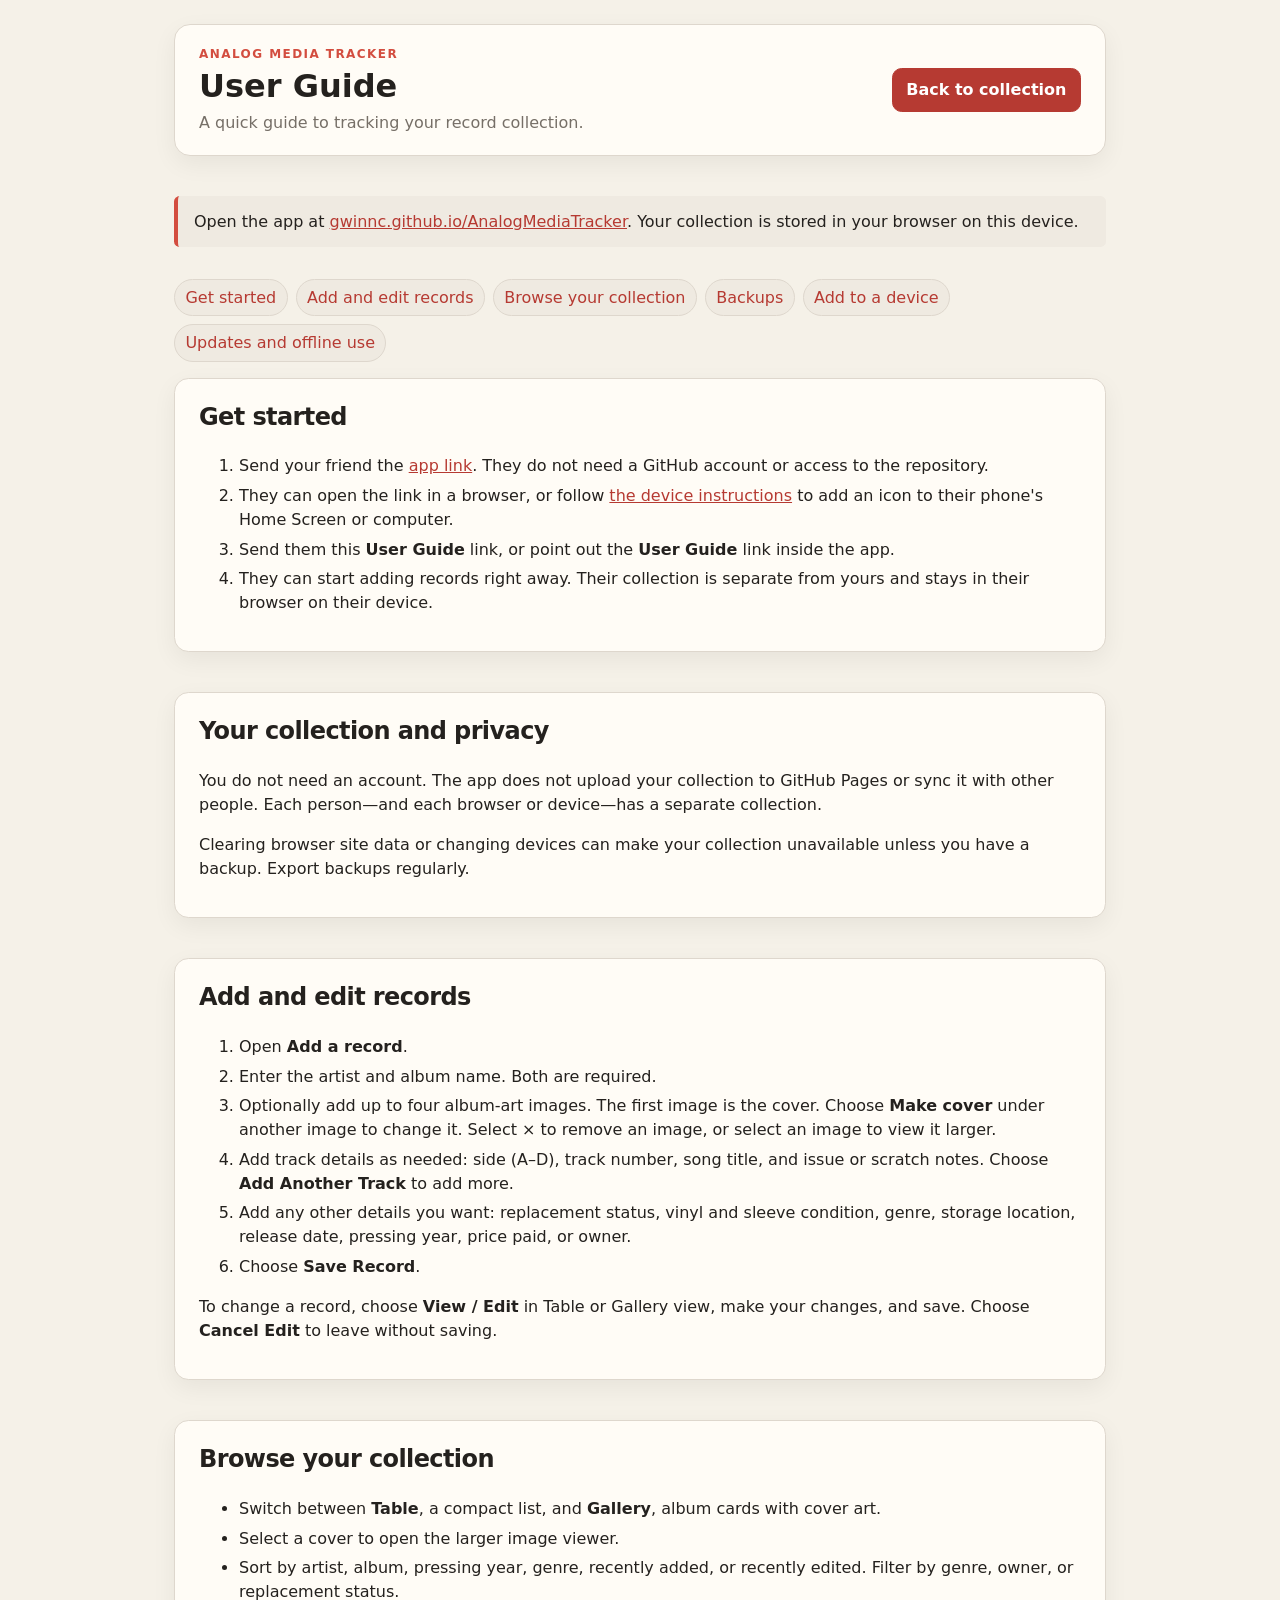
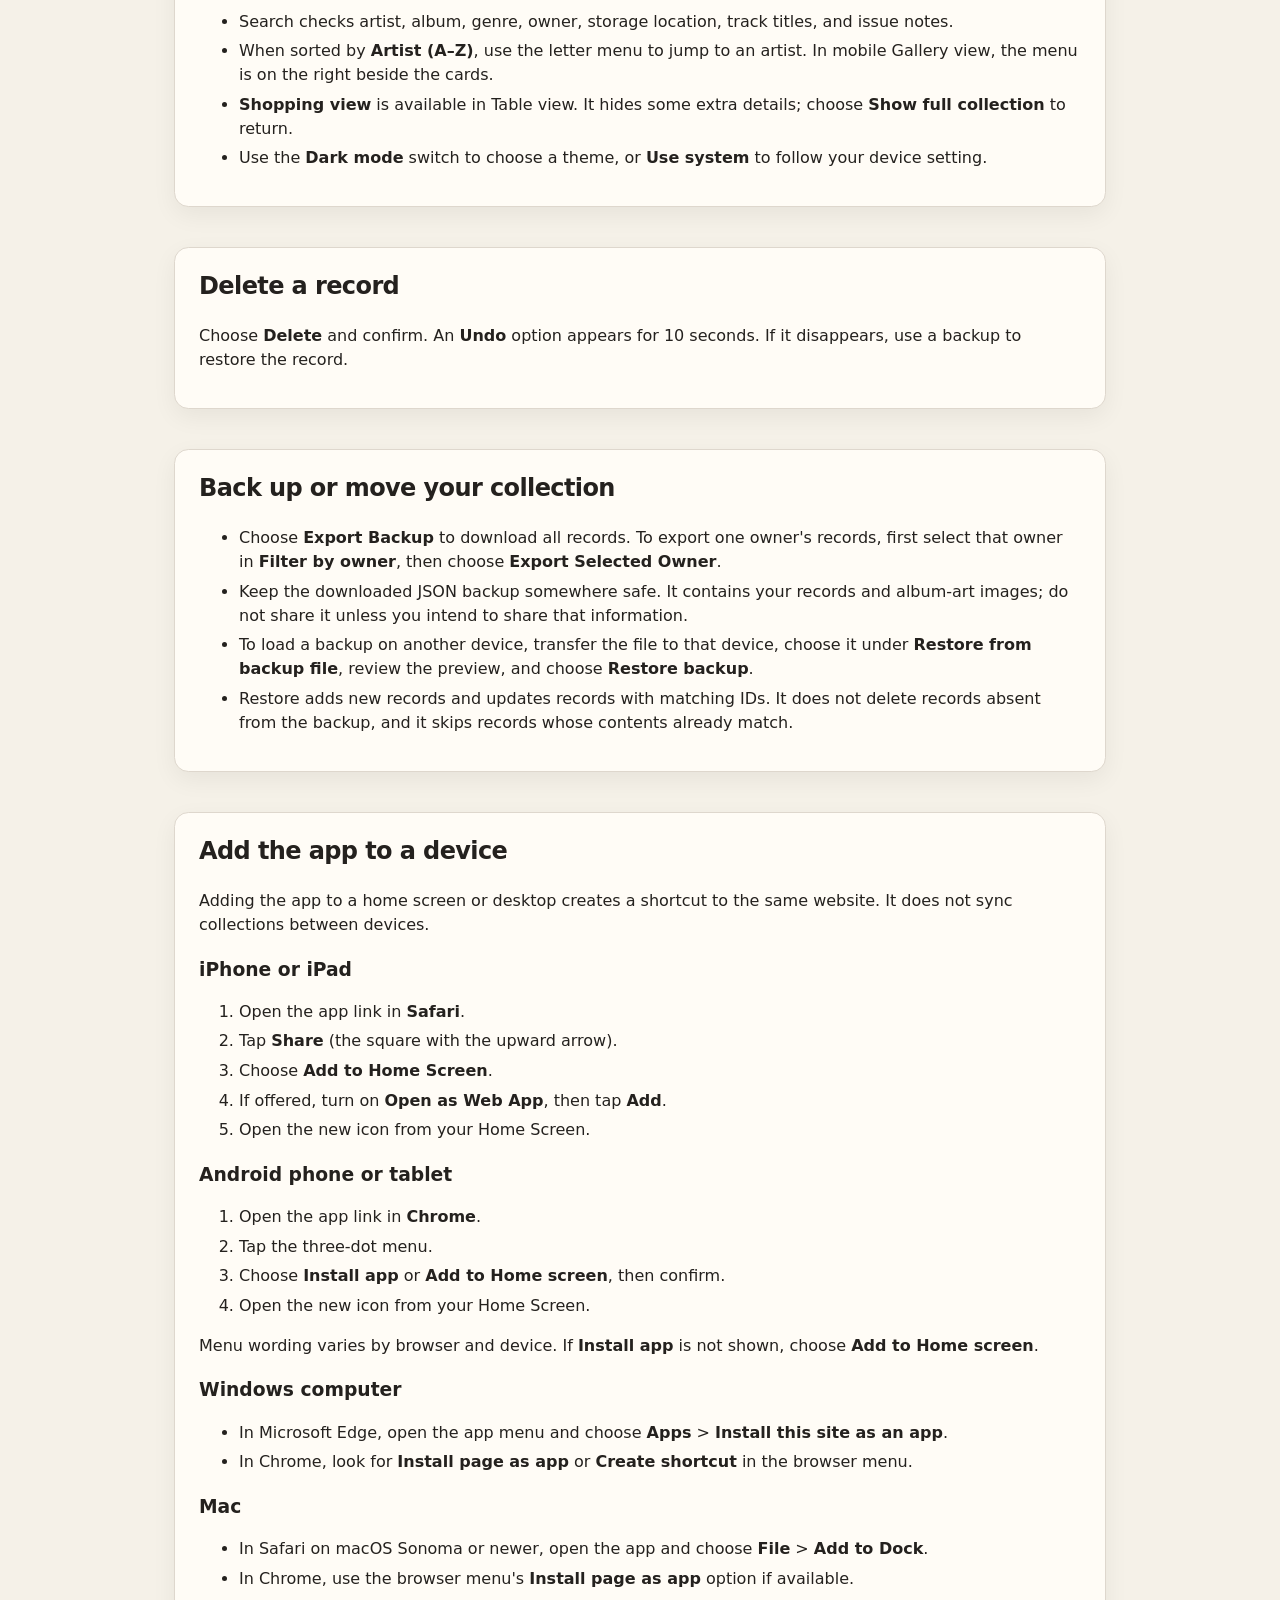
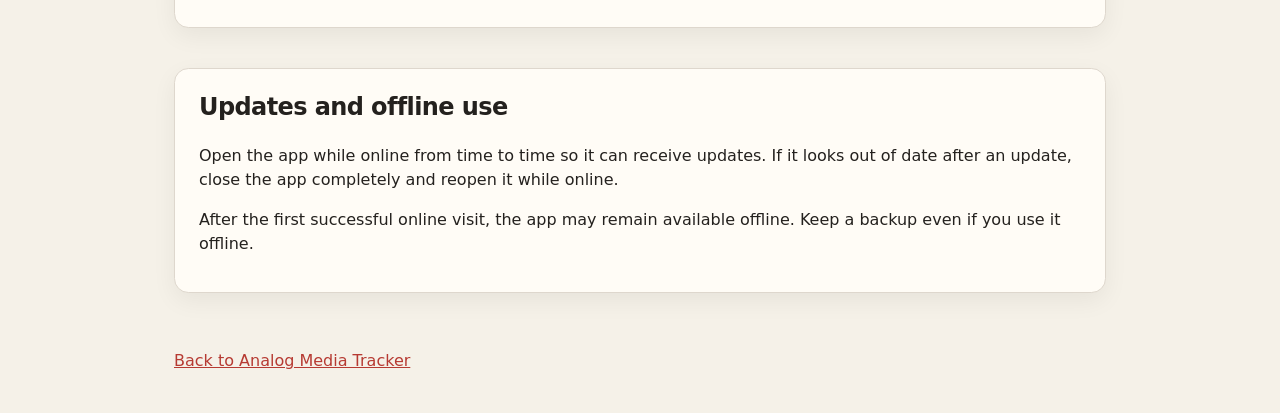
==== commit 606ef77d: "Install Info" ====
--- a/user-guide.html
+++ b/user-guide.html
@@ -38,6 +38,7 @@
     </p>
 
     <nav class="user-guide-toc" aria-label="Guide contents">
+      <a href="#getting-started">Get started</a>
       <a href="#add-record">Add and edit records</a>
       <a href="#browse">Browse your collection</a>
       <a href="#backups">Backups</a>
@@ -45,6 +46,30 @@
       <a href="#updates">Updates and offline use</a>
     </nav>
 
+    <section class="user-guide-section" id="getting-started">
+      <h2>Get started</h2>
+      <ol>
+        <li>
+          Send your friend the
+          <a href="https://gwinnc.github.io/AnalogMediaTracker/">app link</a>.
+          They do not need a GitHub account or access to the repository.
+        </li>
+        <li>
+          They can open the link in a browser, or follow
+          <a href="#install">the device instructions</a> to add an icon to
+          their phone's Home Screen or computer.
+        </li>
+        <li>
+          Send them this <strong>User Guide</strong> link, or point out the
+          <strong>User Guide</strong> link inside the app.
+        </li>
+        <li>
+          They can start adding records right away. Their collection is separate
+          from yours and stays in their browser on their device.
+        </li>
+      </ol>
+    </section>
+
     <section class="user-guide-section" id="privacy">
       <h2>Your collection and privacy</h2>
       <p>
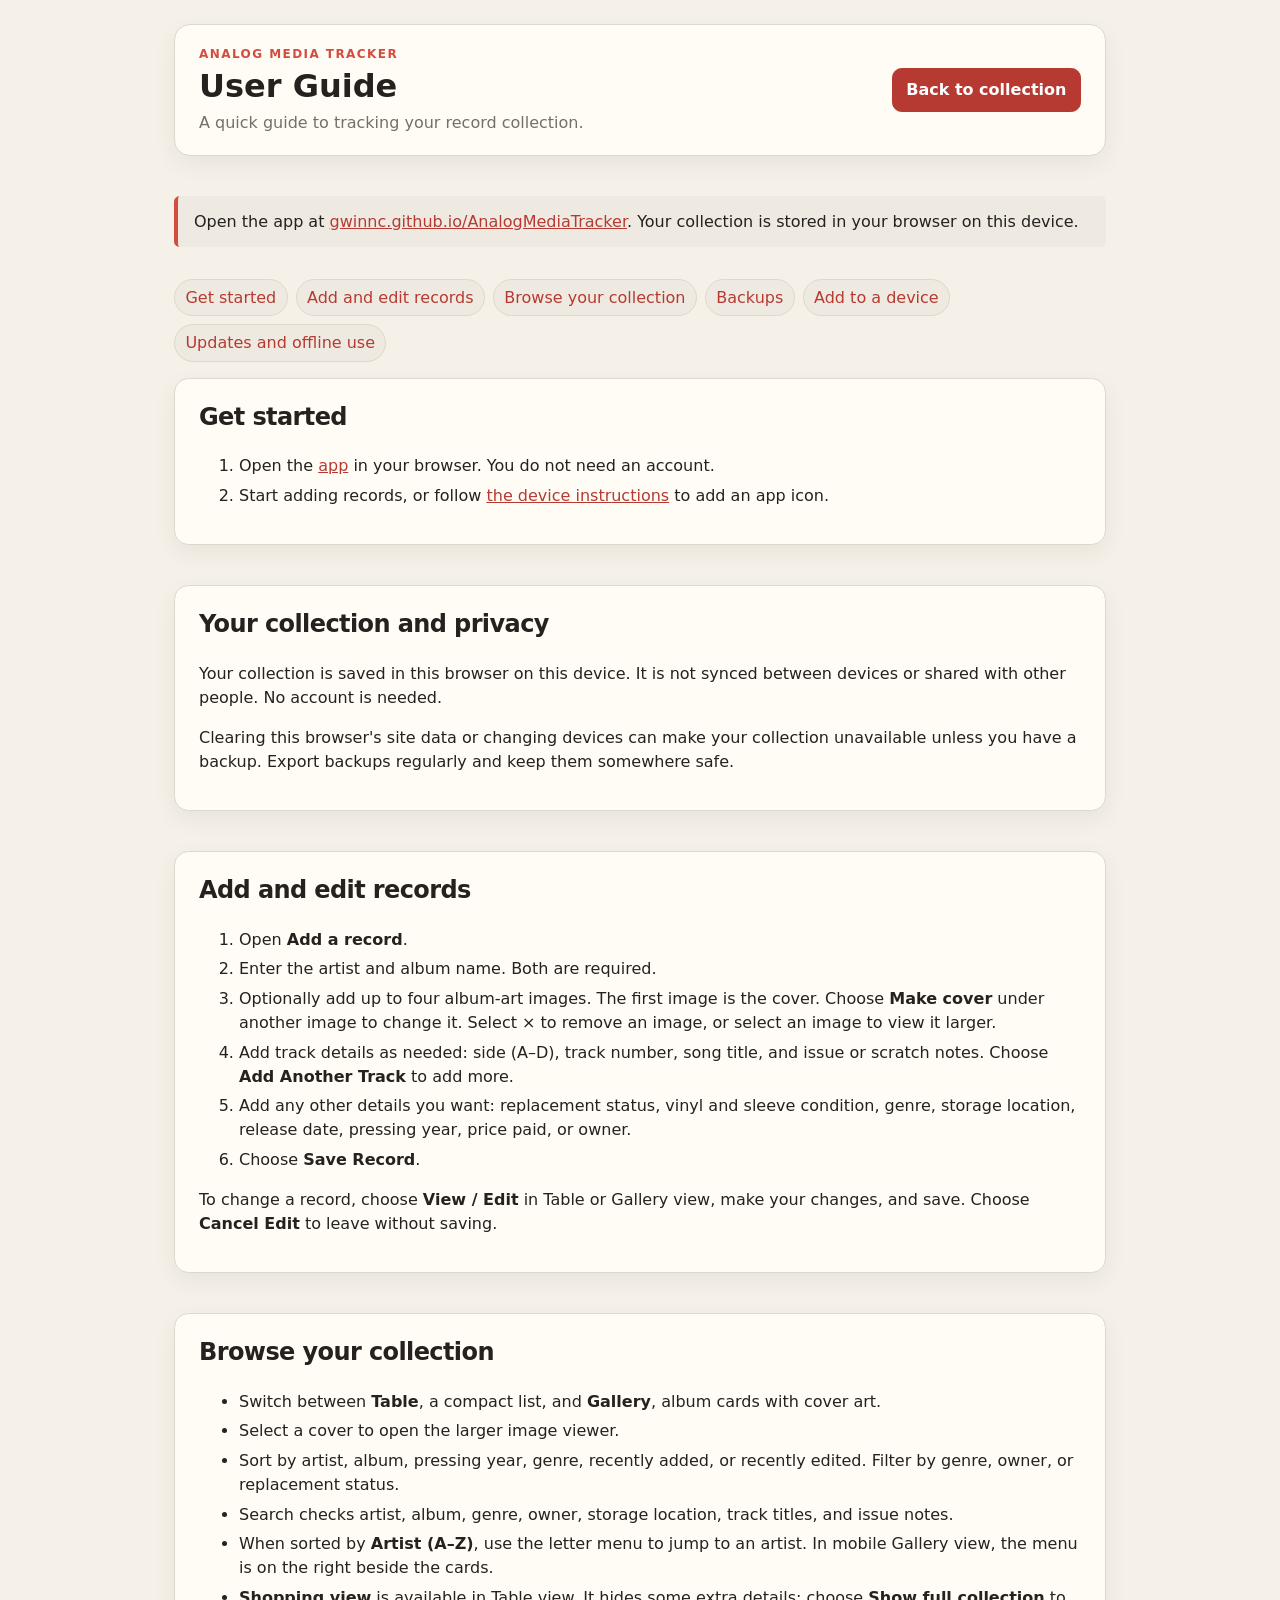
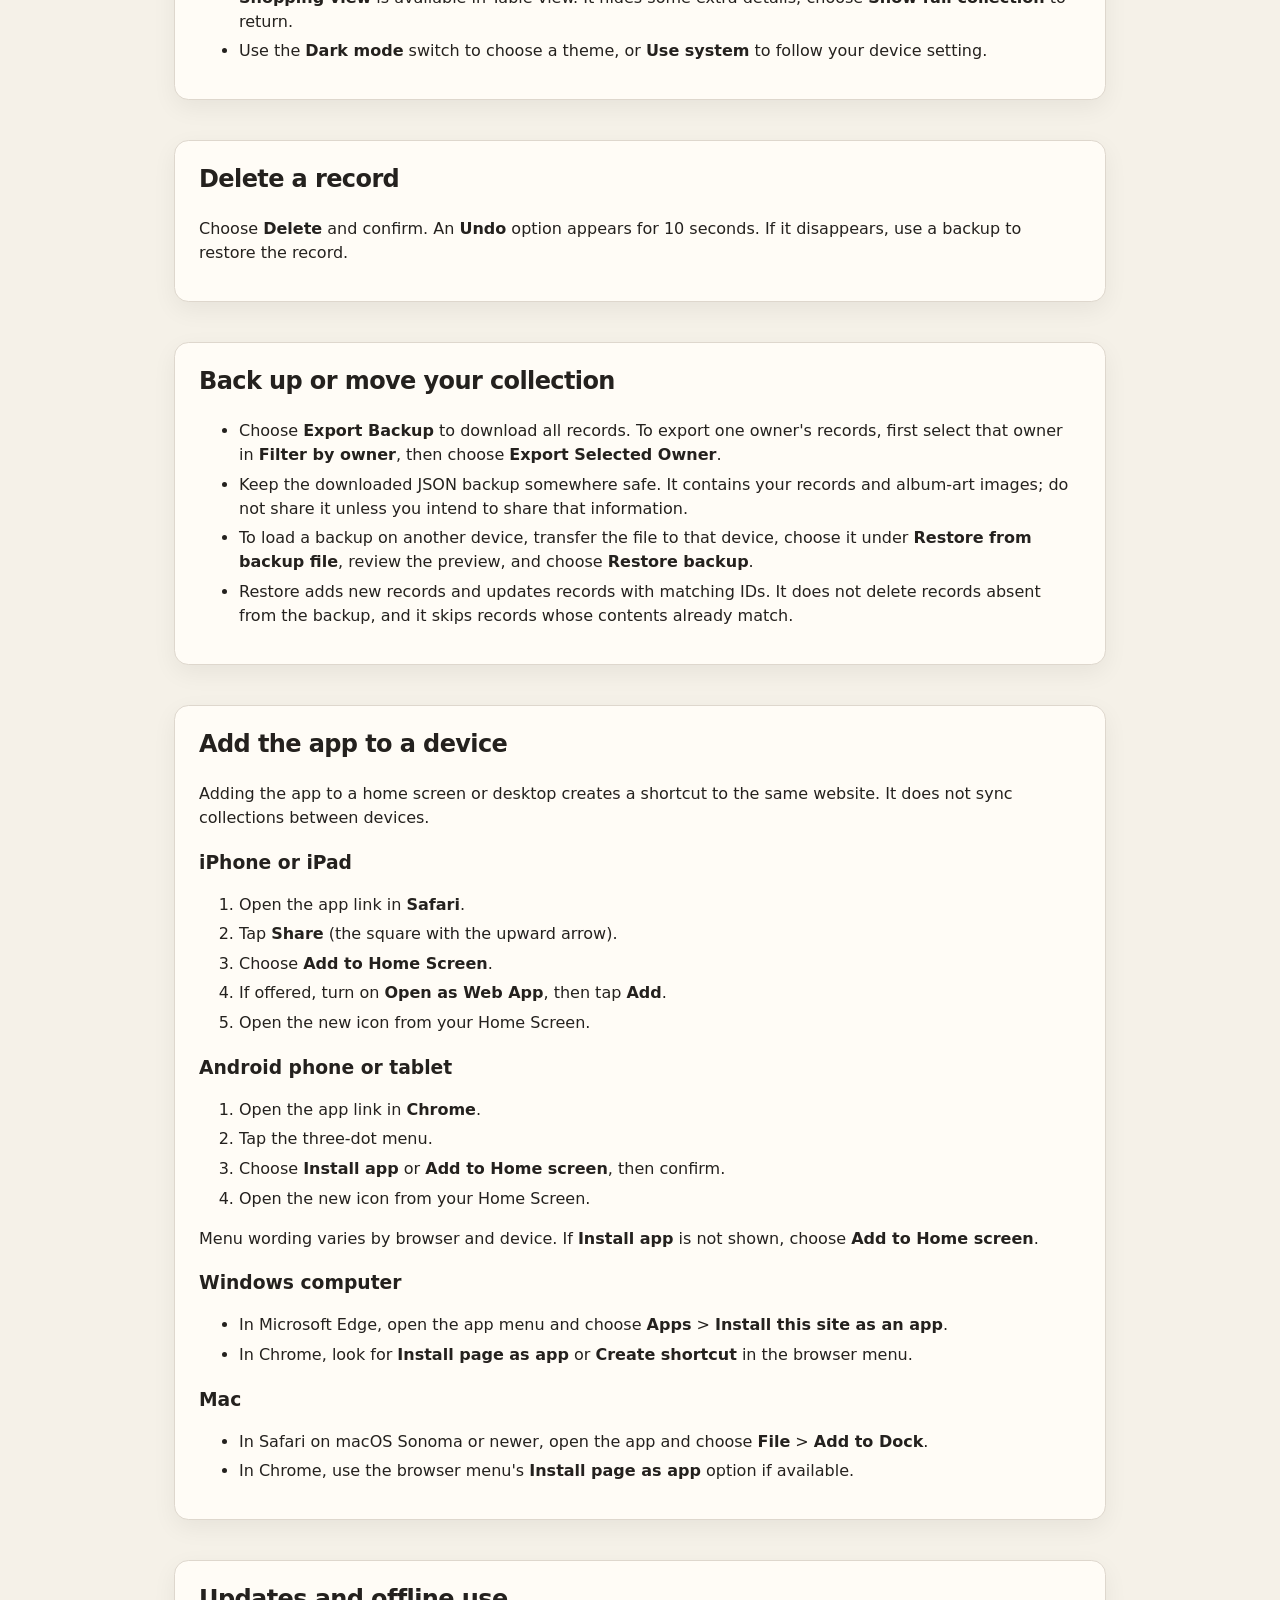
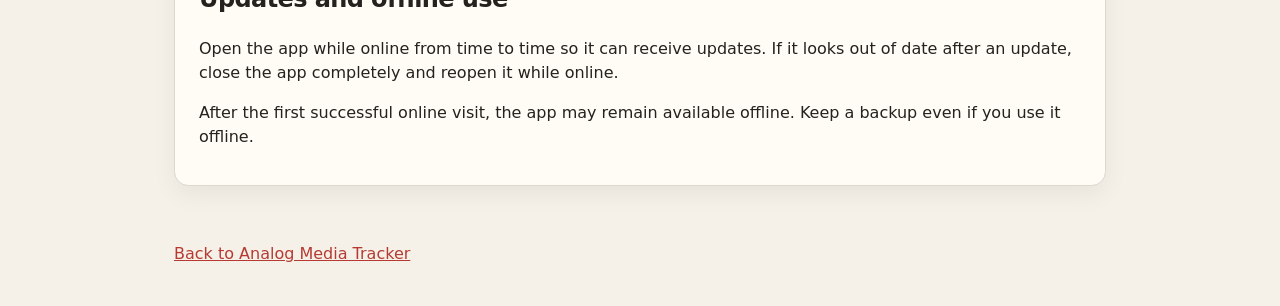
==== commit 581e51f1: "update manual" ====
--- a/user-guide.html
+++ b/user-guide.html
@@ -50,22 +50,13 @@
       <h2>Get started</h2>
       <ol>
         <li>
-          Send your friend the
-          <a href="https://gwinnc.github.io/AnalogMediaTracker/">app link</a>.
-          They do not need a GitHub account or access to the repository.
-        </li>
-        <li>
-          They can open the link in a browser, or follow
-          <a href="#install">the device instructions</a> to add an icon to
-          their phone's Home Screen or computer.
-        </li>
-        <li>
-          Send them this <strong>User Guide</strong> link, or point out the
-          <strong>User Guide</strong> link inside the app.
-        </li>
-        <li>
-          They can start adding records right away. Their collection is separate
-          from yours and stays in their browser on their device.
+          Open the
+          <a href="https://gwinnc.github.io/AnalogMediaTracker/">app</a>
+          in your browser. You do not need an account.
+        </li>
+        <li>
+          Start adding records, or follow
+          <a href="#install">the device instructions</a> to add an app icon.
         </li>
       </ol>
     </section>
@@ -73,13 +64,14 @@
     <section class="user-guide-section" id="privacy">
       <h2>Your collection and privacy</h2>
       <p>
-        You do not need an account. The app does not upload your collection to
-        GitHub Pages or sync it with other people. Each person—and each browser
-        or device—has a separate collection.
-      </p>
-      <p>
-        Clearing browser site data or changing devices can make your collection
-        unavailable unless you have a backup. Export backups regularly.
+        Your collection is saved in this browser on this device. It is not
+        synced between devices or shared with other people. No account is
+        needed.
+      </p>
+      <p>
+        Clearing this browser's site data or changing devices can make your
+        collection unavailable unless you have a backup. Export backups
+        regularly and keep them somewhere safe.
       </p>
     </section>
 
